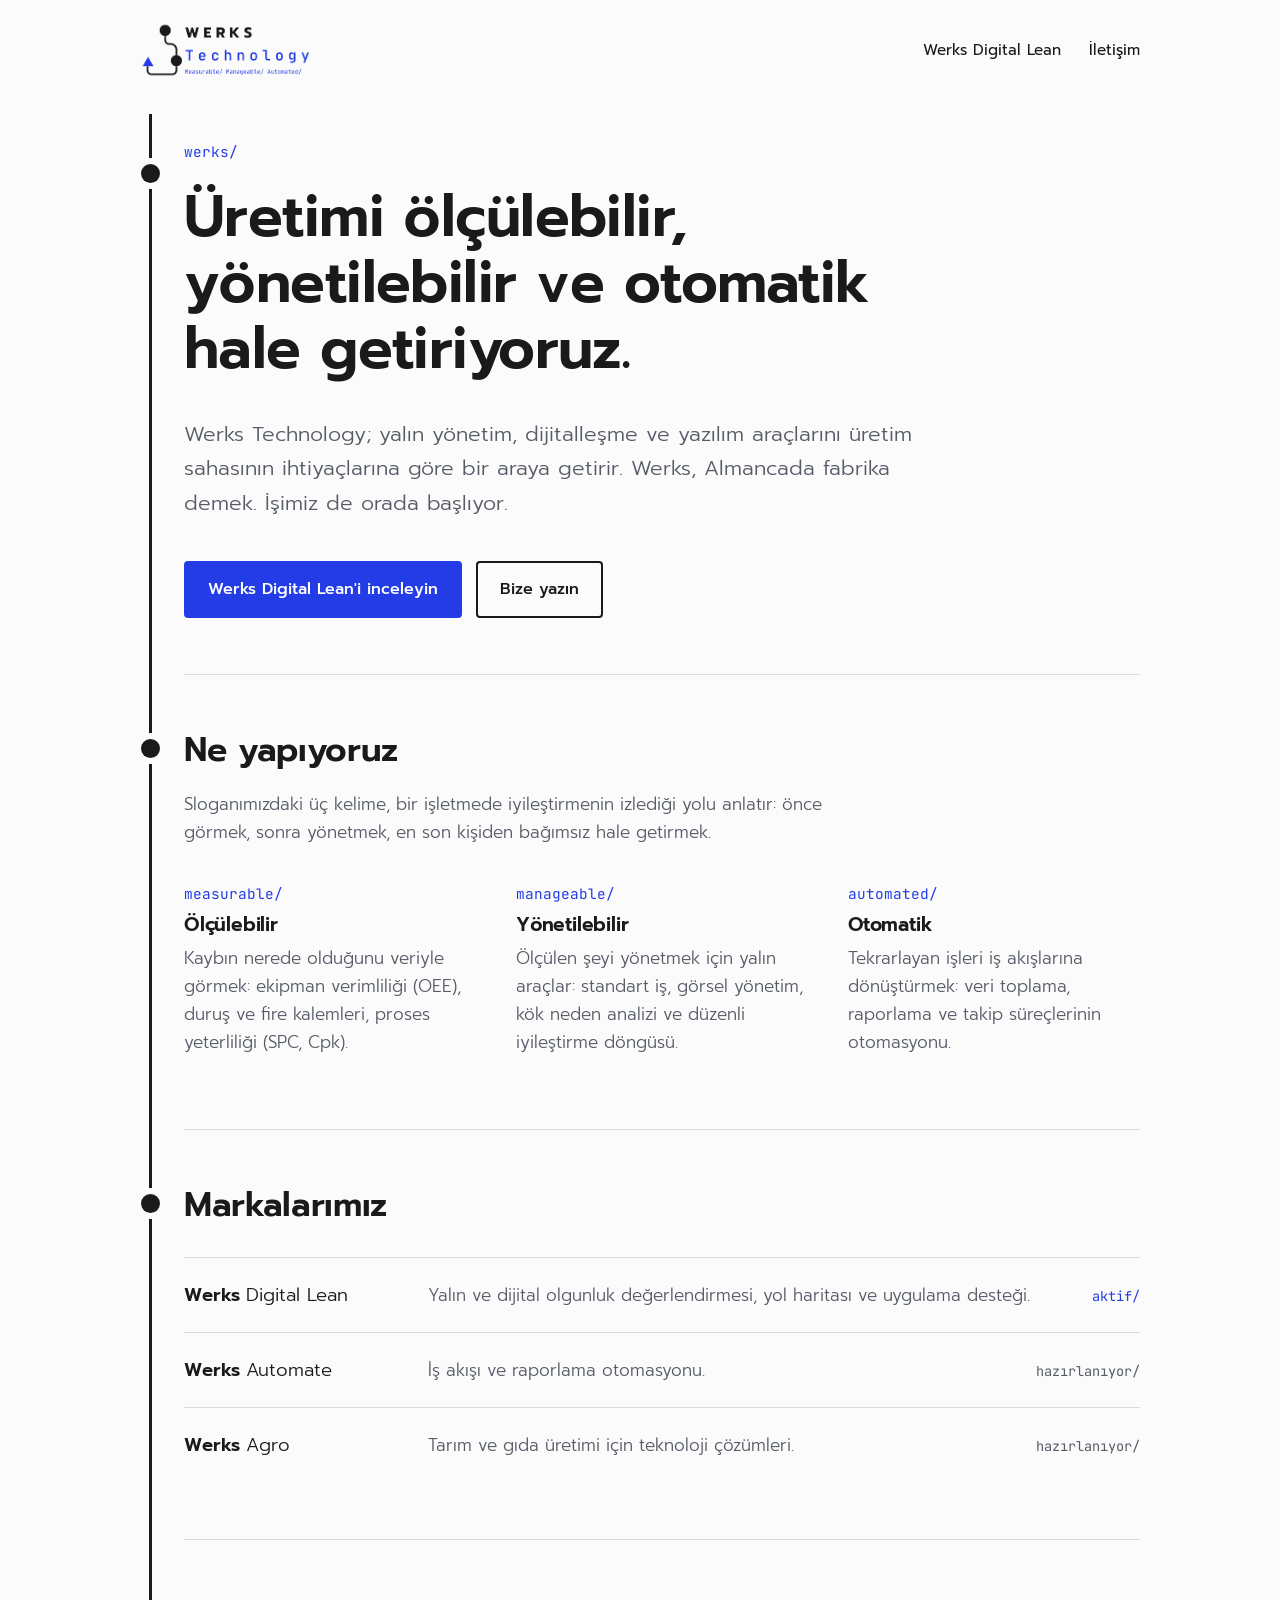
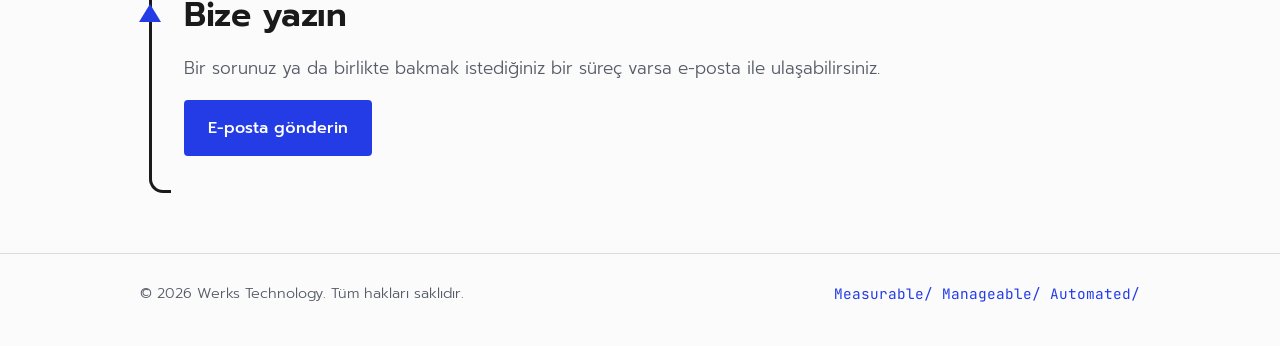
==== index.html @ 23ad2a02 "Ana sayfa ve Werks Digital Lean sayfası ilk sürüm" ====
<!doctype html>
<html lang="tr">
<head>
  <meta charset="utf-8">
  <meta name="viewport" content="width=device-width, initial-scale=1">
  <title>Werks Technology</title>
  <meta name="description" content="Werks Technology; üretim işletmelerinin süreçlerini ölçülebilir, yönetilebilir ve otomatik hale getirmek için yalın yönetim, dijitalleşme ve yazılım araçlarını bir araya getirir.">
  <meta property="og:title" content="Werks Technology">
  <meta property="og:description" content="Measurable/ Manageable/ Automated/">
  <meta property="og:type" content="website">
  <link rel="icon" type="image/png" href="assets/img/favicon.png">
  <link rel="apple-touch-icon" href="assets/img/apple-touch-icon.png">
  <link rel="preload" href="assets/fonts/prompt-latin-600-normal.woff2" as="font" type="font/woff2" crossorigin>
  <link rel="stylesheet" href="assets/css/fonts.css">
  <link rel="stylesheet" href="assets/css/site.css">
</head>
<body>
  <a class="skip" href="#icerik">İçeriğe geç</a>

  <header class="site-header">
    <div class="wrap">
      <a class="brand" href="./" aria-label="Werks Technology ana sayfa">
        <picture>
          <source srcset="assets/img/werks-logo-acik.png" media="(prefers-color-scheme: dark)">
          <img src="assets/img/werks-logo.png" alt="Werks Technology" width="401" height="130">
        </picture>
      </a>
      <nav class="site-nav" aria-label="Ana menü">
        <a href="digital-lean/">Werks Digital Lean</a>
        <a class="nav-extra" href="#iletisim">İletişim</a>
      </nav>
    </div>
  </header>

  <main id="icerik" class="wrap">
    <div class="flow">

      <section class="node hero">
        <p class="path">werks/</p>
        <h1>Üretimi ölçülebilir, yönetilebilir ve otomatik hale getiriyoruz.</h1>
        <p class="lead">Werks Technology; yalın yönetim, dijitalleşme ve yazılım araçlarını üretim sahasının ihtiyaçlarına göre bir araya getirir. Werks, Almancada fabrika demek. İşimiz de orada başlıyor.</p>
        <div class="actions">
          <a class="btn" href="digital-lean/">Werks Digital Lean'i inceleyin</a>
          <a class="btn btn--ghost" href="#iletisim">Bize yazın</a>
        </div>
      </section>

      <section class="node" aria-labelledby="ne-yapiyoruz">
        <h2 id="ne-yapiyoruz">Ne yapıyoruz</h2>
        <p class="muted">Sloganımızdaki üç kelime, bir işletmede iyileştirmenin izlediği yolu anlatır: önce görmek, sonra yönetmek, en son kişiden bağımsız hale getirmek.</p>
        <div class="pillars">
          <div class="pillar">
            <p class="path">measurable/</p>
            <h3>Ölçülebilir</h3>
            <p>Kaybın nerede olduğunu veriyle görmek: ekipman verimliliği (OEE), duruş ve fire kalemleri, proses yeterliliği (SPC, Cpk).</p>
          </div>
          <div class="pillar">
            <p class="path">manageable/</p>
            <h3>Yönetilebilir</h3>
            <p>Ölçülen şeyi yönetmek için yalın araçlar: standart iş, görsel yönetim, kök neden analizi ve düzenli iyileştirme döngüsü.</p>
          </div>
          <div class="pillar">
            <p class="path">automated/</p>
            <h3>Otomatik</h3>
            <p>Tekrarlayan işleri iş akışlarına dönüştürmek: veri toplama, raporlama ve takip süreçlerinin otomasyonu.</p>
          </div>
        </div>
      </section>

      <section class="node" aria-labelledby="markalar">
        <h2 id="markalar">Markalarımız</h2>
        <ul class="brands">
          <li class="is-live">
            <a class="name" href="digital-lean/">Werks <span>Digital Lean</span></a>
            <p>Yalın ve dijital olgunluk değerlendirmesi, yol haritası ve uygulama desteği.</p>
            <span class="status">aktif/</span>
          </li>
          <li>
            <span class="name">Werks <span>Automate</span></span>
            <p>İş akışı ve raporlama otomasyonu.</p>
            <span class="status">hazırlanıyor/</span>
          </li>
          <li>
            <span class="name">Werks <span>Agro</span></span>
            <p>Tarım ve gıda üretimi için teknoloji çözümleri.</p>
            <span class="status">hazırlanıyor/</span>
          </li>
        </ul>
      </section>

      <section class="node node--end" id="iletisim" aria-labelledby="iletisim-baslik">
        <h2 id="iletisim-baslik">Bize yazın</h2>
        <p class="muted">Bir sorunuz ya da birlikte bakmak istediğiniz bir süreç varsa e-posta ile ulaşabilirsiniz.</p>
        <p><a class="btn" data-mail="info" href="#iletisim">E-posta gönderin</a></p>
        <noscript><p class="small">info [at] werkstechnology.com</p></noscript>
      </section>

    </div>
  </main>

  <footer class="site-footer">
    <div class="wrap">
      <span>© 2026 Werks Technology. Tüm hakları saklıdır.</span>
      <span class="slogan">Measurable/ Manageable/ Automated/</span>
    </div>
  </footer>

  <script src="assets/js/site.js" defer></script>
</body>
</html>
---- assets/css/fonts.css ----
/* Yazı tipleri siteyle birlikte barındırılır; ziyaretçi tarayıcısı üçüncü taraf sunucuya istek atmaz.
   Prompt ve JetBrains Mono, SIL Open Font License 1.1 ile lisanslıdır (assets/fonts/OFL-*.txt). */

@font-face {
  font-family: 'Prompt';
  font-style: normal;
  font-display: swap;
  font-weight: 300;
  src: url(../fonts/prompt-latin-ext-300-normal.woff2) format('woff2');
  unicode-range: U+0100-02BA,U+02BD-02C5,U+02C7-02CC,U+02CE-02D7,U+02DD-02FF,U+0304,U+0308,U+0329,U+1D00-1DBF,U+1E00-1E9F,U+1EF2-1EFF,U+2020,U+20A0-20AB,U+20AD-20C0,U+2113,U+2C60-2C7F,U+A720-A7FF;
}

@font-face {
  font-family: 'Prompt';
  font-style: normal;
  font-display: swap;
  font-weight: 300;
  src: url(../fonts/prompt-latin-300-normal.woff2) format('woff2');
  unicode-range: U+0000-00FF,U+0131,U+0152-0153,U+02BB-02BC,U+02C6,U+02DA,U+02DC,U+0304,U+0308,U+0329,U+2000-206F,U+20AC,U+2122,U+2191,U+2193,U+2212,U+2215,U+FEFF,U+FFFD;
}

@font-face {
  font-family: 'Prompt';
  font-style: normal;
  font-display: swap;
  font-weight: 400;
  src: url(../fonts/prompt-latin-ext-400-normal.woff2) format('woff2');
  unicode-range: U+0100-02BA,U+02BD-02C5,U+02C7-02CC,U+02CE-02D7,U+02DD-02FF,U+0304,U+0308,U+0329,U+1D00-1DBF,U+1E00-1E9F,U+1EF2-1EFF,U+2020,U+20A0-20AB,U+20AD-20C0,U+2113,U+2C60-2C7F,U+A720-A7FF;
}

@font-face {
  font-family: 'Prompt';
  font-style: normal;
  font-display: swap;
  font-weight: 400;
  src: url(../fonts/prompt-latin-400-normal.woff2) format('woff2');
  unicode-range: U+0000-00FF,U+0131,U+0152-0153,U+02BB-02BC,U+02C6,U+02DA,U+02DC,U+0304,U+0308,U+0329,U+2000-206F,U+20AC,U+2122,U+2191,U+2193,U+2212,U+2215,U+FEFF,U+FFFD;
}

@font-face {
  font-family: 'Prompt';
  font-style: normal;
  font-display: swap;
  font-weight: 500;
  src: url(../fonts/prompt-latin-ext-500-normal.woff2) format('woff2');
  unicode-range: U+0100-02BA,U+02BD-02C5,U+02C7-02CC,U+02CE-02D7,U+02DD-02FF,U+0304,U+0308,U+0329,U+1D00-1DBF,U+1E00-1E9F,U+1EF2-1EFF,U+2020,U+20A0-20AB,U+20AD-20C0,U+2113,U+2C60-2C7F,U+A720-A7FF;
}

@font-face {
  font-family: 'Prompt';
  font-style: normal;
  font-display: swap;
  font-weight: 500;
  src: url(../fonts/prompt-latin-500-normal.woff2) format('woff2');
  unicode-range: U+0000-00FF,U+0131,U+0152-0153,U+02BB-02BC,U+02C6,U+02DA,U+02DC,U+0304,U+0308,U+0329,U+2000-206F,U+20AC,U+2122,U+2191,U+2193,U+2212,U+2215,U+FEFF,U+FFFD;
}

@font-face {
  font-family: 'Prompt';
  font-style: normal;
  font-display: swap;
  font-weight: 600;
  src: url(../fonts/prompt-latin-ext-600-normal.woff2) format('woff2');
  unicode-range: U+0100-02BA,U+02BD-02C5,U+02C7-02CC,U+02CE-02D7,U+02DD-02FF,U+0304,U+0308,U+0329,U+1D00-1DBF,U+1E00-1E9F,U+1EF2-1EFF,U+2020,U+20A0-20AB,U+20AD-20C0,U+2113,U+2C60-2C7F,U+A720-A7FF;
}

@font-face {
  font-family: 'Prompt';
  font-style: normal;
  font-display: swap;
  font-weight: 600;
  src: url(../fonts/prompt-latin-600-normal.woff2) format('woff2');
  unicode-range: U+0000-00FF,U+0131,U+0152-0153,U+02BB-02BC,U+02C6,U+02DA,U+02DC,U+0304,U+0308,U+0329,U+2000-206F,U+20AC,U+2122,U+2191,U+2193,U+2212,U+2215,U+FEFF,U+FFFD;
}

@font-face {
  font-family: 'JetBrains Mono';
  font-style: normal;
  font-display: swap;
  font-weight: 400;
  src: url(../fonts/jetbrains-mono-latin-ext-400-normal.woff2) format('woff2');
  unicode-range: U+0100-02BA,U+02BD-02C5,U+02C7-02CC,U+02CE-02D7,U+02DD-02FF,U+0304,U+0308,U+0329,U+1D00-1DBF,U+1E00-1E9F,U+1EF2-1EFF,U+2020,U+20A0-20AB,U+20AD-20C0,U+2113,U+2C60-2C7F,U+A720-A7FF;
}

@font-face {
  font-family: 'JetBrains Mono';
  font-style: normal;
  font-display: swap;
  font-weight: 400;
  src: url(../fonts/jetbrains-mono-latin-400-normal.woff2) format('woff2');
  unicode-range: U+0000-00FF,U+0131,U+0152-0153,U+02BB-02BC,U+02C6,U+02DA,U+02DC,U+0304,U+0308,U+0329,U+2000-206F,U+20AC,U+2122,U+2191,U+2193,U+2212,U+2215,U+FEFF,U+FFFD;
}

@font-face {
  font-family: 'JetBrains Mono';
  font-style: normal;
  font-display: swap;
  font-weight: 500;
  src: url(../fonts/jetbrains-mono-latin-ext-500-normal.woff2) format('woff2');
  unicode-range: U+0100-02BA,U+02BD-02C5,U+02C7-02CC,U+02CE-02D7,U+02DD-02FF,U+0304,U+0308,U+0329,U+1D00-1DBF,U+1E00-1E9F,U+1EF2-1EFF,U+2020,U+20A0-20AB,U+20AD-20C0,U+2113,U+2C60-2C7F,U+A720-A7FF;
}

@font-face {
  font-family: 'JetBrains Mono';
  font-style: normal;
  font-display: swap;
  font-weight: 500;
  src: url(../fonts/jetbrains-mono-latin-500-normal.woff2) format('woff2');
  unicode-range: U+0000-00FF,U+0131,U+0152-0153,U+02BB-02BC,U+02C6,U+02DA,U+02DC,U+0304,U+0308,U+0329,U+2000-206F,U+20AC,U+2122,U+2191,U+2193,U+2212,U+2215,U+FEFF,U+FFFD;
}
---- assets/css/site.css ----
/* Werks Technology — ortak stil dosyası
   Renkler ve yazı tipleri kurumsal logo kılavuzundan alınmıştır. */

:root {
  --ink: #1a1a1a;
  --blue: #243ce6;
  --paper: #fbfbfc;
  --surface: #ffffff;
  --muted: #565b66;
  --rule: #d8dbe2;
  --blue-soft: #eceffd;

  --font-sans: "Prompt", system-ui, -apple-system, "Segoe UI", sans-serif;
  --font-mono: "JetBrains Mono", ui-monospace, "Cascadia Code", Consolas, monospace;

  --measure: 64ch;
  --gutter: clamp(16px, 4vw, 40px);
  --spine: 44px;
}

@media (prefers-color-scheme: dark) {
  :root {
    --ink: #eceef3;
    --blue: #6f82ff;
    --paper: #121318;
    --surface: #1a1c23;
    --muted: #a3a8b5;
    --rule: #2e313b;
    --blue-soft: #1d2340;
  }
}

*,
*::before,
*::after { box-sizing: border-box; }

html { -webkit-text-size-adjust: 100%; }

body {
  margin: 0;
  background: var(--paper);
  color: var(--ink);
  font-family: var(--font-sans);
  font-weight: 300;
  font-size: 1.0625rem;
  line-height: 1.65;
}

img { max-width: 100%; height: auto; display: block; }

a { color: var(--blue); text-underline-offset: 3px; }
a:hover { text-decoration-thickness: 2px; }

:focus-visible {
  outline: 2px solid var(--blue);
  outline-offset: 3px;
  border-radius: 2px;
}

.skip {
  position: absolute;
  left: -9999px;
}
.skip:focus {
  left: var(--gutter);
  top: 12px;
  background: var(--surface);
  padding: 8px 12px;
  z-index: 10;
}

.wrap {
  max-width: 1080px;
  margin: 0 auto;
  padding: 0 var(--gutter);
}

/* Üst bar */

.site-header .wrap {
  display: flex;
  align-items: center;
  justify-content: space-between;
  gap: 24px;
  padding-top: 22px;
  padding-bottom: 22px;
}

.brand img { width: 172px; }

.site-nav {
  display: flex;
  gap: 28px;
  font-size: 0.95rem;
  font-weight: 400;
}
.site-nav a { color: var(--ink); text-decoration: none; }
.site-nav a:hover,
.site-nav a[aria-current="page"] { color: var(--blue); }

/* Akış omurgası: logodaki bağlantı çizgisi sayfa boyunca devam eder.
   Her bölüm bir ara nokta, son bölüm mavi bitiş noktası. */

.flow {
  position: relative;
  padding-left: var(--spine);
  margin: 0;
}
.flow::before {
  content: "";
  position: absolute;
  left: 9px;
  top: 14px;
  bottom: 36px;
  width: 22px;
  border-left: 3px solid var(--ink);
  border-bottom: 3px solid var(--ink);
  border-bottom-left-radius: 14px;
}

.node {
  position: relative;
  padding: 56px 0;
}
.node::before {
  content: "";
  position: absolute;
  left: calc(var(--spine) * -1 + 1px);
  top: 64px;
  width: 19px;
  height: 19px;
  border-radius: 50%;
  background: var(--ink);
  box-shadow: 0 0 0 6px var(--paper);
}
.node + .node { border-top: 1px solid var(--rule); }

.node--end::before {
  width: 0;
  height: 0;
  border-radius: 0;
  background: none;
  box-shadow: none;
  border-left: 11px solid transparent;
  border-right: 11px solid transparent;
  border-bottom: 18px solid var(--blue);
  left: calc(var(--spine) * -1 - 1px);
}

/* Tipografi */

h1, h2, h3 {
  font-weight: 600;
  line-height: 1.15;
  margin: 0 0 0.6em;
  letter-spacing: -0.01em;
}
h1 { font-size: clamp(2.1rem, 5.2vw, 3.6rem); max-width: 18ch; }
h2 { font-size: clamp(1.5rem, 3vw, 2.1rem); max-width: 26ch; }
h3 { font-size: 1.2rem; margin-bottom: 0.4em; }

p { margin: 0 0 1em; max-width: var(--measure); }

.lead {
  font-size: clamp(1.1rem, 2vw, 1.3rem);
  color: var(--muted);
  max-width: 54ch;
}

.path {
  font-family: var(--font-mono);
  font-size: 0.9rem;
  color: var(--blue);
  margin: 0 0 1.4em;
}

.muted { color: var(--muted); }
.after-actions { margin-top: 1.4em; }
.small { font-size: 0.9rem; }

/* Hero */

.hero { padding-top: 40px; }
.hero .lead { margin-bottom: 2em; }

/* Logo sloganındaki üç kelime: ölçülebilir / yönetilebilir / otomatik */

.pillars {
  display: grid;
  grid-template-columns: repeat(3, minmax(0, 1fr));
  gap: 40px;
  margin-top: 36px;
}
.pillar .path { margin-bottom: 0.6em; }
.pillar p:not(.path) { color: var(--muted); }

/* Markalar */

.brands {
  list-style: none;
  margin: 32px 0 0;
  padding: 0;
  border-top: 1px solid var(--rule);
}
.brands li {
  display: grid;
  grid-template-columns: 220px 1fr auto;
  gap: 24px;
  align-items: baseline;
  padding: 22px 0;
  border-bottom: 1px solid var(--rule);
}
.brands li:last-child { border-bottom: 0; }
.brands .name { font-weight: 600; font-size: 1.15rem; color: var(--ink); text-decoration: none; }
a.name:hover { color: var(--blue); }
.brands .name span { font-weight: 300; }
.brands p { margin: 0; color: var(--muted); }
.brands .status { font-family: var(--font-mono); font-size: 0.85rem; color: var(--muted); white-space: nowrap; }
.brands li.is-live .status { color: var(--blue); }

/* Butonlar */

.actions { display: flex; flex-wrap: wrap; gap: 14px; }

.btn {
  display: inline-block;
  padding: 13px 22px;
  border-radius: 4px;
  font-family: var(--font-sans);
  font-weight: 500;
  font-size: 1rem;
  text-decoration: none;
  border: 2px solid var(--blue);
  background: var(--blue);
  color: #ffffff;
}
.btn:hover { background: var(--ink); border-color: var(--ink); color: var(--paper); text-decoration: none; }
.btn--ghost { background: transparent; color: var(--ink); border-color: var(--ink); }
.btn--ghost:hover { background: var(--ink); color: var(--paper); }

/* Testler */

.tests {
  display: grid;
  grid-template-columns: repeat(2, minmax(0, 1fr));
  gap: 0;
  margin-top: 32px;
  border: 1px solid var(--rule);
  background: var(--surface);
}
.test { padding: 32px; }
.test + .test { border-left: 1px solid var(--rule); }
.test .meta { font-family: var(--font-mono); font-size: 0.85rem; color: var(--muted); margin-bottom: 1.2em; }
.test ul { margin: 0 0 1.6em; padding-left: 1.1em; color: var(--muted); }
.test li { margin-bottom: 0.3em; }

/* Süreç adımları (gerçek bir sıra olduğu için numaralı) */

.steps {
  list-style: none;
  counter-reset: step;
  margin: 32px 0 0;
  padding: 0;
  display: grid;
  gap: 28px;
}
.steps li {
  counter-increment: step;
  display: grid;
  grid-template-columns: 48px 1fr;
  gap: 16px;
}
.steps li::before {
  content: counter(step);
  font-family: var(--font-mono);
  font-weight: 500;
  color: var(--blue);
  font-size: 1.4rem;
  line-height: 1.3;
}
.steps h3 { margin-bottom: 0.25em; }
.steps p { margin: 0; color: var(--muted); }

/* Odak alanları */

.focus {
  display: grid;
  grid-template-columns: repeat(2, minmax(0, 1fr));
  gap: 40px;
  margin-top: 28px;
}
.focus ul { margin: 0; padding-left: 1.1em; color: var(--muted); }
.focus li { margin-bottom: 0.4em; }

.note {
  margin-top: 28px;
  padding: 16px 20px;
  background: var(--blue-soft);
  border-left: 3px solid var(--blue);
  font-size: 0.95rem;
}
.note p { margin: 0; }

/* Alt bilgi */

.site-footer {
  border-top: 1px solid var(--rule);
  margin-top: 24px;
}
.site-footer .wrap {
  display: flex;
  flex-wrap: wrap;
  justify-content: space-between;
  gap: 16px;
  padding-top: 28px;
  padding-bottom: 40px;
  font-size: 0.9rem;
  color: var(--muted);
}
.site-footer .slogan { font-family: var(--font-mono); color: var(--blue); }

/* Açılışta omurga çizgisi yukarıdan aşağı çizilir; sayfadaki tek animasyon */

@media (prefers-reduced-motion: no-preference) {
  .flow::before {
    transform-origin: top;
    animation: draw 900ms cubic-bezier(.2,.7,.2,1) both;
  }
  @keyframes draw {
    from { transform: scaleY(0); }
    to { transform: scaleY(1); }
  }
}

/* Mobil */

@media (max-width: 760px) {
  :root { --spine: 30px; }
  .flow::before { left: 5px; width: 14px; border-width: 2px; }
  .node { padding: 40px 0; }
  .node::before { width: 14px; height: 14px; top: 47px; left: calc(var(--spine) * -1); }
  .node--end::before { border-left-width: 9px; border-right-width: 9px; border-bottom-width: 15px; width: 0; height: 0; left: calc(var(--spine) * -1 - 2px); }
  .brand img { width: 140px; }
  .site-nav { gap: 18px; font-size: 0.9rem; }
  .pillars, .focus { grid-template-columns: 1fr; gap: 28px; }
  .tests { grid-template-columns: 1fr; }
  .test { padding: 24px; }
  .test + .test { border-left: 0; border-top: 1px solid var(--rule); }
  .brands li { grid-template-columns: 1fr; gap: 6px; }
}

@media (max-width: 420px) {
  .site-nav .nav-extra { display: none; }
}
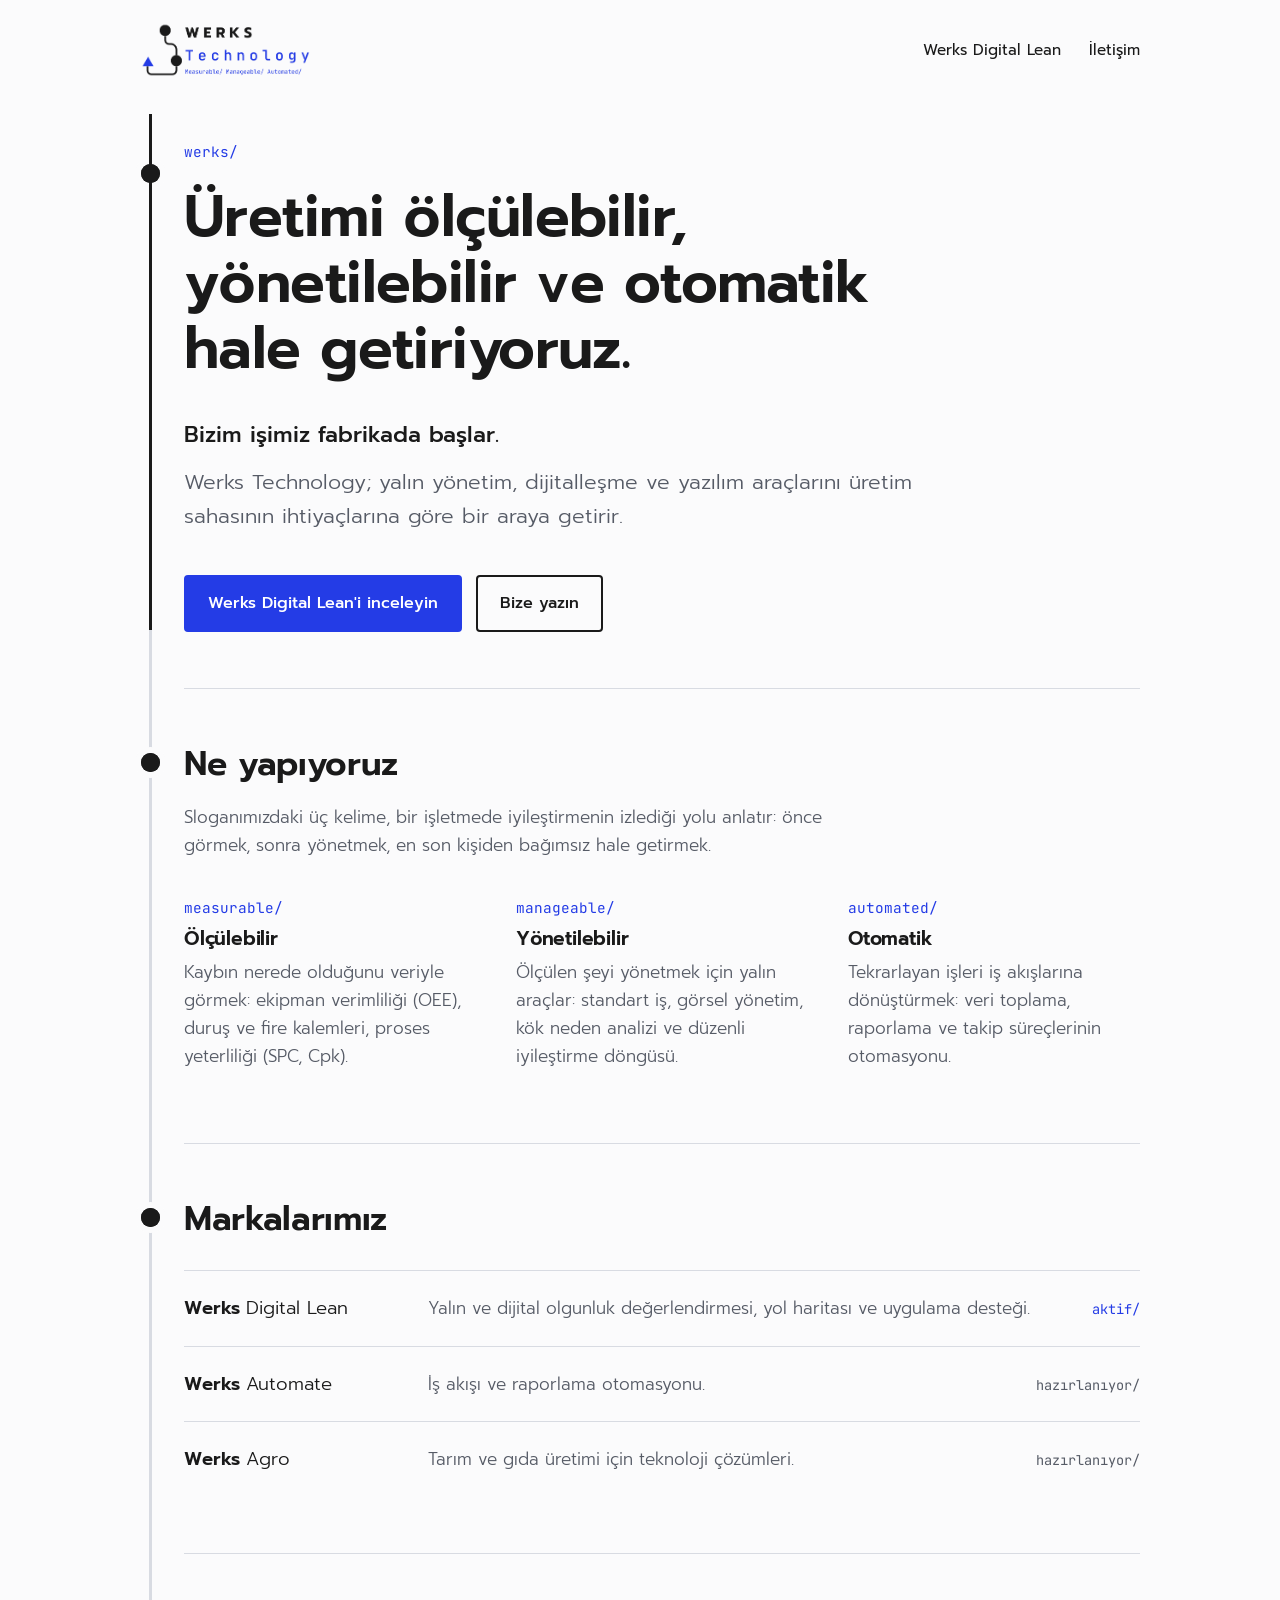
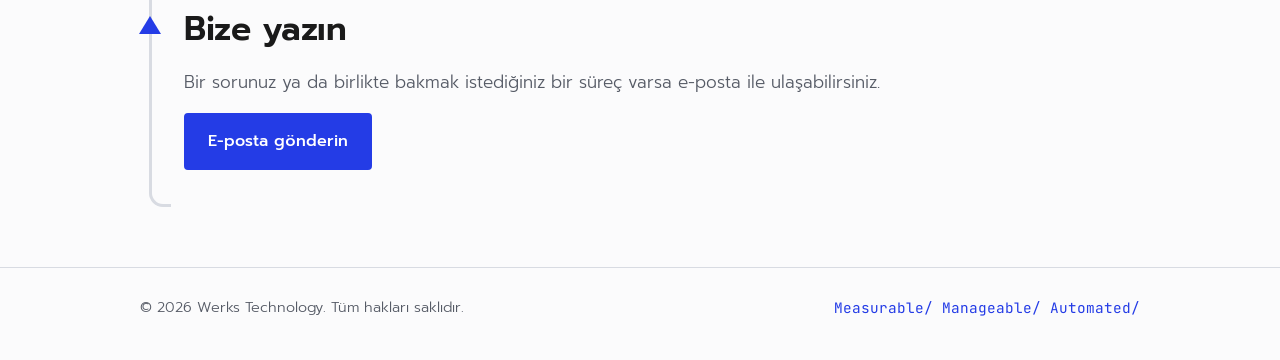
==== commit 2867ce9f: "Kaydırma efekti, slogan satırı ve Digital Lean metin düzeltmeleri" ====
--- a/index.html
+++ b/index.html
@@ -38,7 +38,8 @@
       <section class="node hero">
         <p class="path">werks/</p>
         <h1>Üretimi ölçülebilir, yönetilebilir ve otomatik hale getiriyoruz.</h1>
-        <p class="lead">Werks Technology; yalın yönetim, dijitalleşme ve yazılım araçlarını üretim sahasının ihtiyaçlarına göre bir araya getirir. Werks, Almancada fabrika demek. İşimiz de orada başlıyor.</p>
+        <p class="motto">Bizim işimiz fabrikada başlar.</p>
+        <p class="lead">Werks Technology; yalın yönetim, dijitalleşme ve yazılım araçlarını üretim sahasının ihtiyaçlarına göre bir araya getirir.</p>
         <div class="actions">
           <a class="btn" href="digital-lean/">Werks Digital Lean'i inceleyin</a>
           <a class="btn btn--ghost" href="#iletisim">Bize yazın</a>
--- a/assets/css/site.css
+++ b/assets/css/site.css
@@ -160,6 +160,12 @@
 h3 { font-size: 1.2rem; margin-bottom: 0.4em; }
 
 p { margin: 0 0 1em; max-width: var(--measure); }
+
+.motto {
+  font-weight: 500;
+  font-size: clamp(1.15rem, 2.2vw, 1.4rem);
+  margin-bottom: 0.5em;
+}
 
 .lead {
   font-size: clamp(1.1rem, 2vw, 1.3rem);
@@ -319,24 +325,56 @@
 }
 .site-footer .slogan { font-family: var(--font-mono); color: var(--blue); }
 
-/* Açılışta omurga çizgisi yukarıdan aşağı çizilir; sayfadaki tek animasyon */
-
-@media (prefers-reduced-motion: no-preference) {
-  .flow::before {
-    transform-origin: top;
-    animation: draw 900ms cubic-bezier(.2,.7,.2,1) both;
-  }
-  @keyframes draw {
-    from { transform: scaleY(0); }
-    to { transform: scaleY(1); }
-  }
-}
+/* Kaydırma efekti (site.js "fx" sınıfını ekler; JS yoksa ya da hareket
+   azaltılmışsa sayfa olduğu gibi, her şey açık görünür).
+   Sayfa aşağı indikçe çizgi dolar, ulaşılan bölümün noktası dolar ve
+   bölüm içeriği yerine oturur. Son bölümde mavi bitiş noktası yanar. */
+
+.fx .flow::before { border-color: var(--rule); transition: border-color 400ms ease; }
+.fx .flow.is-done::before { border-color: var(--ink); }
+
+.flow-progress {
+  position: absolute;
+  left: 9px;
+  top: 14px;
+  width: 3px;
+  height: 0;
+  background: var(--ink);
+  pointer-events: none;
+}
+
+.fx .node::before {
+  background: var(--paper);
+  box-shadow: inset 0 0 0 3px var(--ink), 0 0 0 6px var(--paper);
+  transition: background 300ms ease, transform 300ms ease;
+}
+.fx .node.is-active::before { background: var(--ink); }
+
+.fx .node--end::before {
+  background: none;
+  box-shadow: none;
+  border-bottom-color: var(--rule);
+  transition: border-bottom-color 400ms ease, transform 400ms ease;
+}
+.fx .node--end.is-active::before { border-bottom-color: var(--blue); transform: translateY(-2px); }
+
+.fx .node > * {
+  opacity: 0;
+  transform: translateY(18px);
+  transition: opacity 550ms ease, transform 550ms cubic-bezier(.2,.7,.2,1);
+}
+.fx .node.is-active > * { opacity: 1; transform: none; }
+.fx .node.is-active > *:nth-child(2) { transition-delay: 60ms; }
+.fx .node.is-active > *:nth-child(3) { transition-delay: 120ms; }
+.fx .node.is-active > *:nth-child(n+4) { transition-delay: 180ms; }
 
 /* Mobil */
 
 @media (max-width: 760px) {
   :root { --spine: 30px; }
   .flow::before { left: 5px; width: 14px; border-width: 2px; }
+  .flow-progress { left: 5px; width: 2px; }
+  .fx .node::before { box-shadow: inset 0 0 0 2px var(--ink), 0 0 0 5px var(--paper); }
   .node { padding: 40px 0; }
   .node::before { width: 14px; height: 14px; top: 47px; left: calc(var(--spine) * -1); }
   .node--end::before { border-left-width: 9px; border-right-width: 9px; border-bottom-width: 15px; width: 0; height: 0; left: calc(var(--spine) * -1 - 2px); }
@@ -352,3 +390,10 @@
 @media (max-width: 420px) {
   .site-nav .nav-extra { display: none; }
 }
+
+/* Bitiş noktası nokta değil üçgen; genel nokta stilleri ona uygulanmasın */
+.fx .node--end::before,
+.fx .node--end.is-active::before {
+  background: none;
+  box-shadow: none;
+}
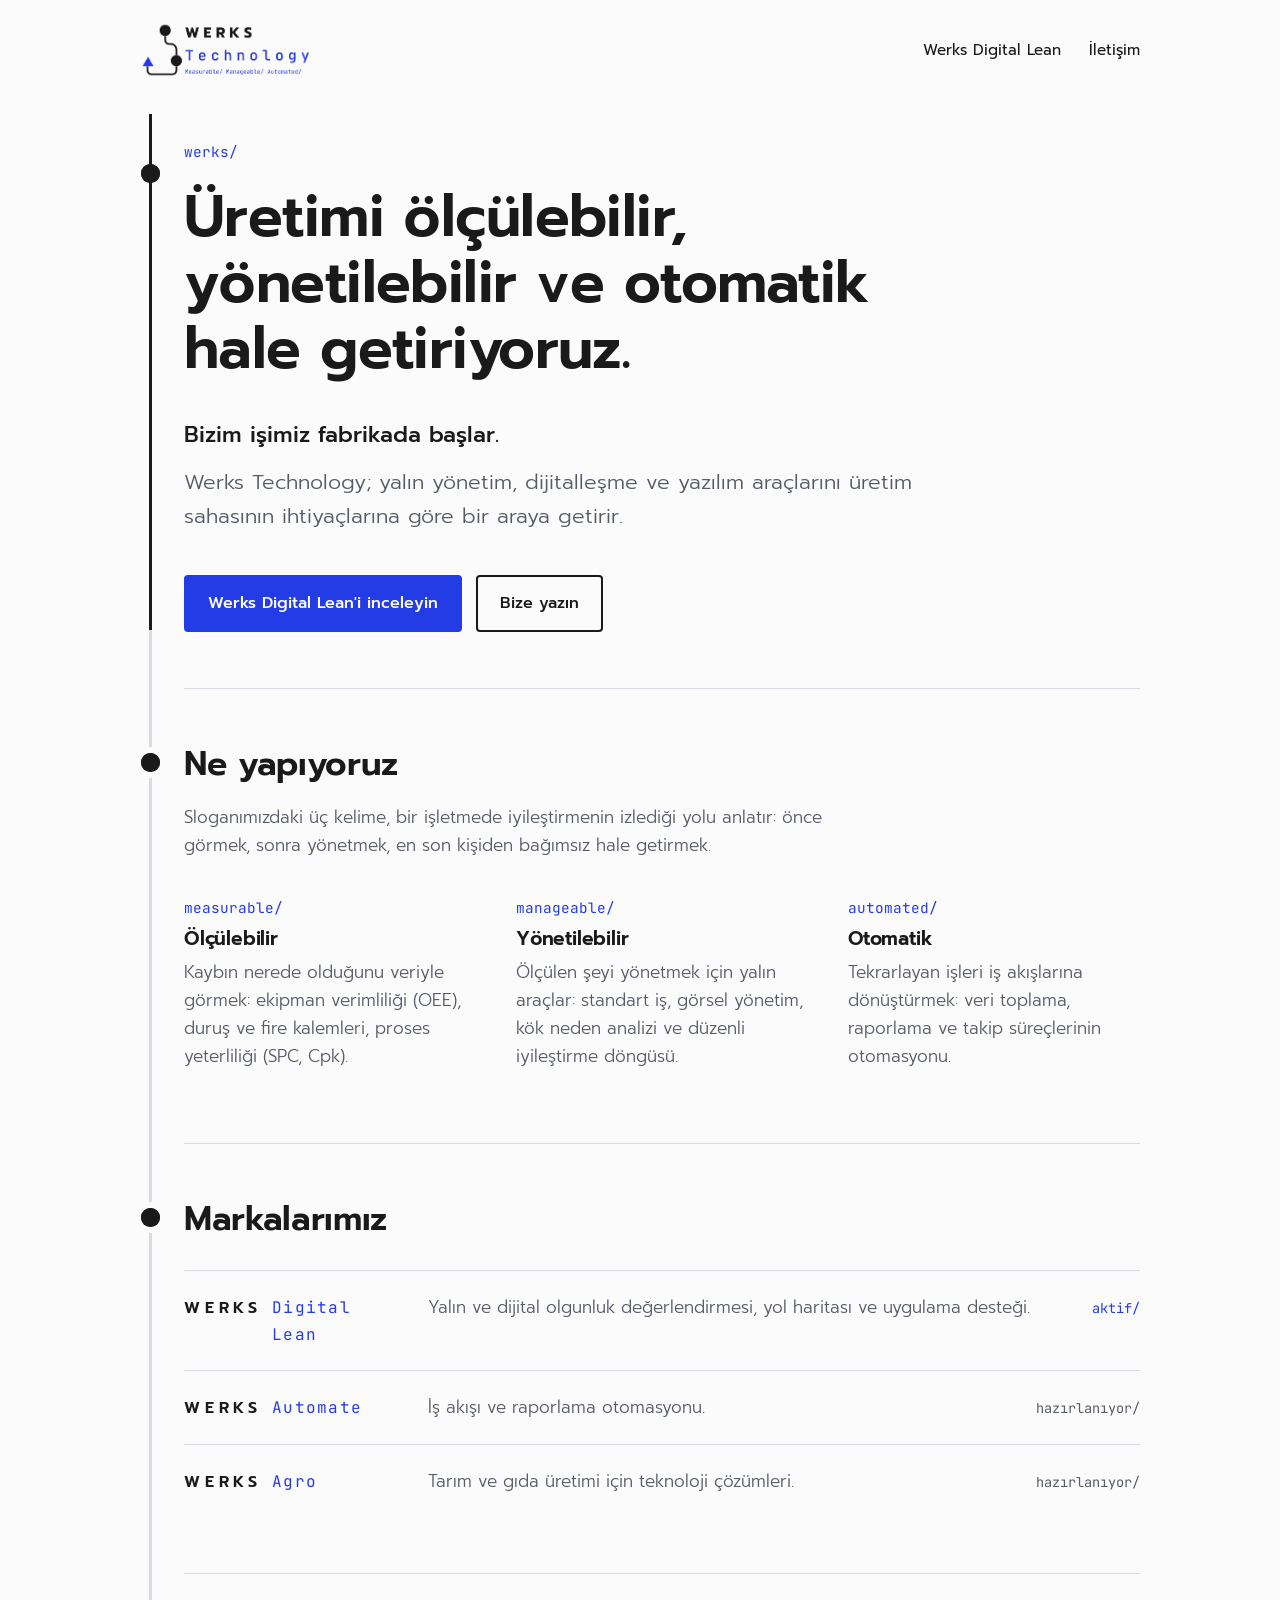
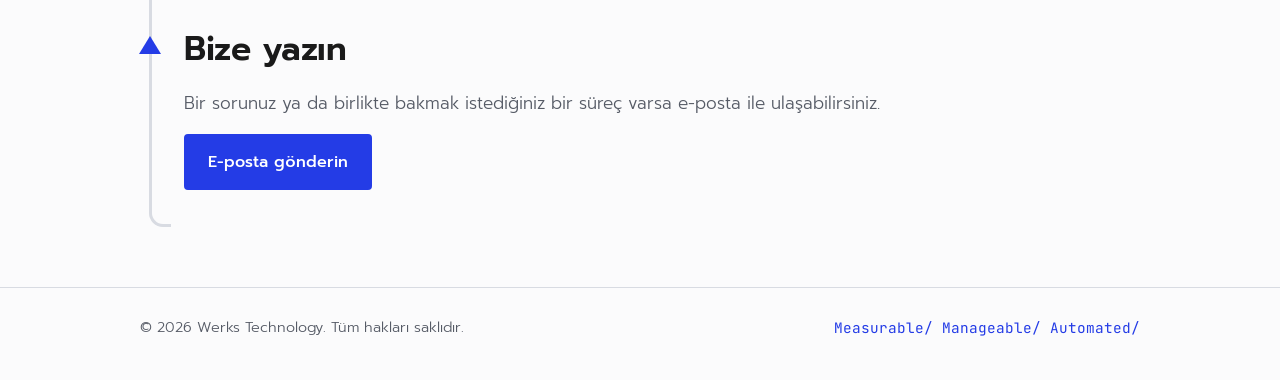
==== commit d689cb09: "Marka adları logodaki yazımla, yol haritası metni" ====
--- a/index.html
+++ b/index.html
@@ -72,17 +72,17 @@
         <h2 id="markalar">Markalarımız</h2>
         <ul class="brands">
           <li class="is-live">
-            <a class="name" href="digital-lean/">Werks <span>Digital Lean</span></a>
+            <a class="name" href="digital-lean/"><b>WERKS</b> <span>Digital Lean</span></a>
             <p>Yalın ve dijital olgunluk değerlendirmesi, yol haritası ve uygulama desteği.</p>
             <span class="status">aktif/</span>
           </li>
           <li>
-            <span class="name">Werks <span>Automate</span></span>
+            <span class="name"><b>WERKS</b> <span>Automate</span></span>
             <p>İş akışı ve raporlama otomasyonu.</p>
             <span class="status">hazırlanıyor/</span>
           </li>
           <li>
-            <span class="name">Werks <span>Agro</span></span>
+            <span class="name"><b>WERKS</b> <span>Agro</span></span>
             <p>Tarım ve gıda üretimi için teknoloji çözümleri.</p>
             <span class="status">hazırlanıyor/</span>
           </li>
--- a/assets/css/site.css
+++ b/assets/css/site.css
@@ -217,9 +217,11 @@
   border-bottom: 1px solid var(--rule);
 }
 .brands li:last-child { border-bottom: 0; }
-.brands .name { font-weight: 600; font-size: 1.15rem; color: var(--ink); text-decoration: none; }
-a.name:hover { color: var(--blue); }
-.brands .name span { font-weight: 300; }
+.brands .name { display: flex; align-items: baseline; gap: 10px; color: var(--ink); text-decoration: none; }
+/* Logodaki yazım: WERKS kalın ve açık aralıklı, alt marka mavi ve monospace */
+.brands .name b { font-weight: 600; font-size: 1rem; letter-spacing: 0.3em; }
+.brands .name span { font-family: var(--font-mono); font-weight: 400; font-size: 1rem; color: var(--blue); letter-spacing: 0.08em; }
+a.name:hover span { text-decoration: underline; text-underline-offset: 4px; }
 .brands p { margin: 0; color: var(--muted); }
 .brands .status { font-family: var(--font-mono); font-size: 0.85rem; color: var(--muted); white-space: nowrap; }
 .brands li.is-live .status { color: var(--blue); }
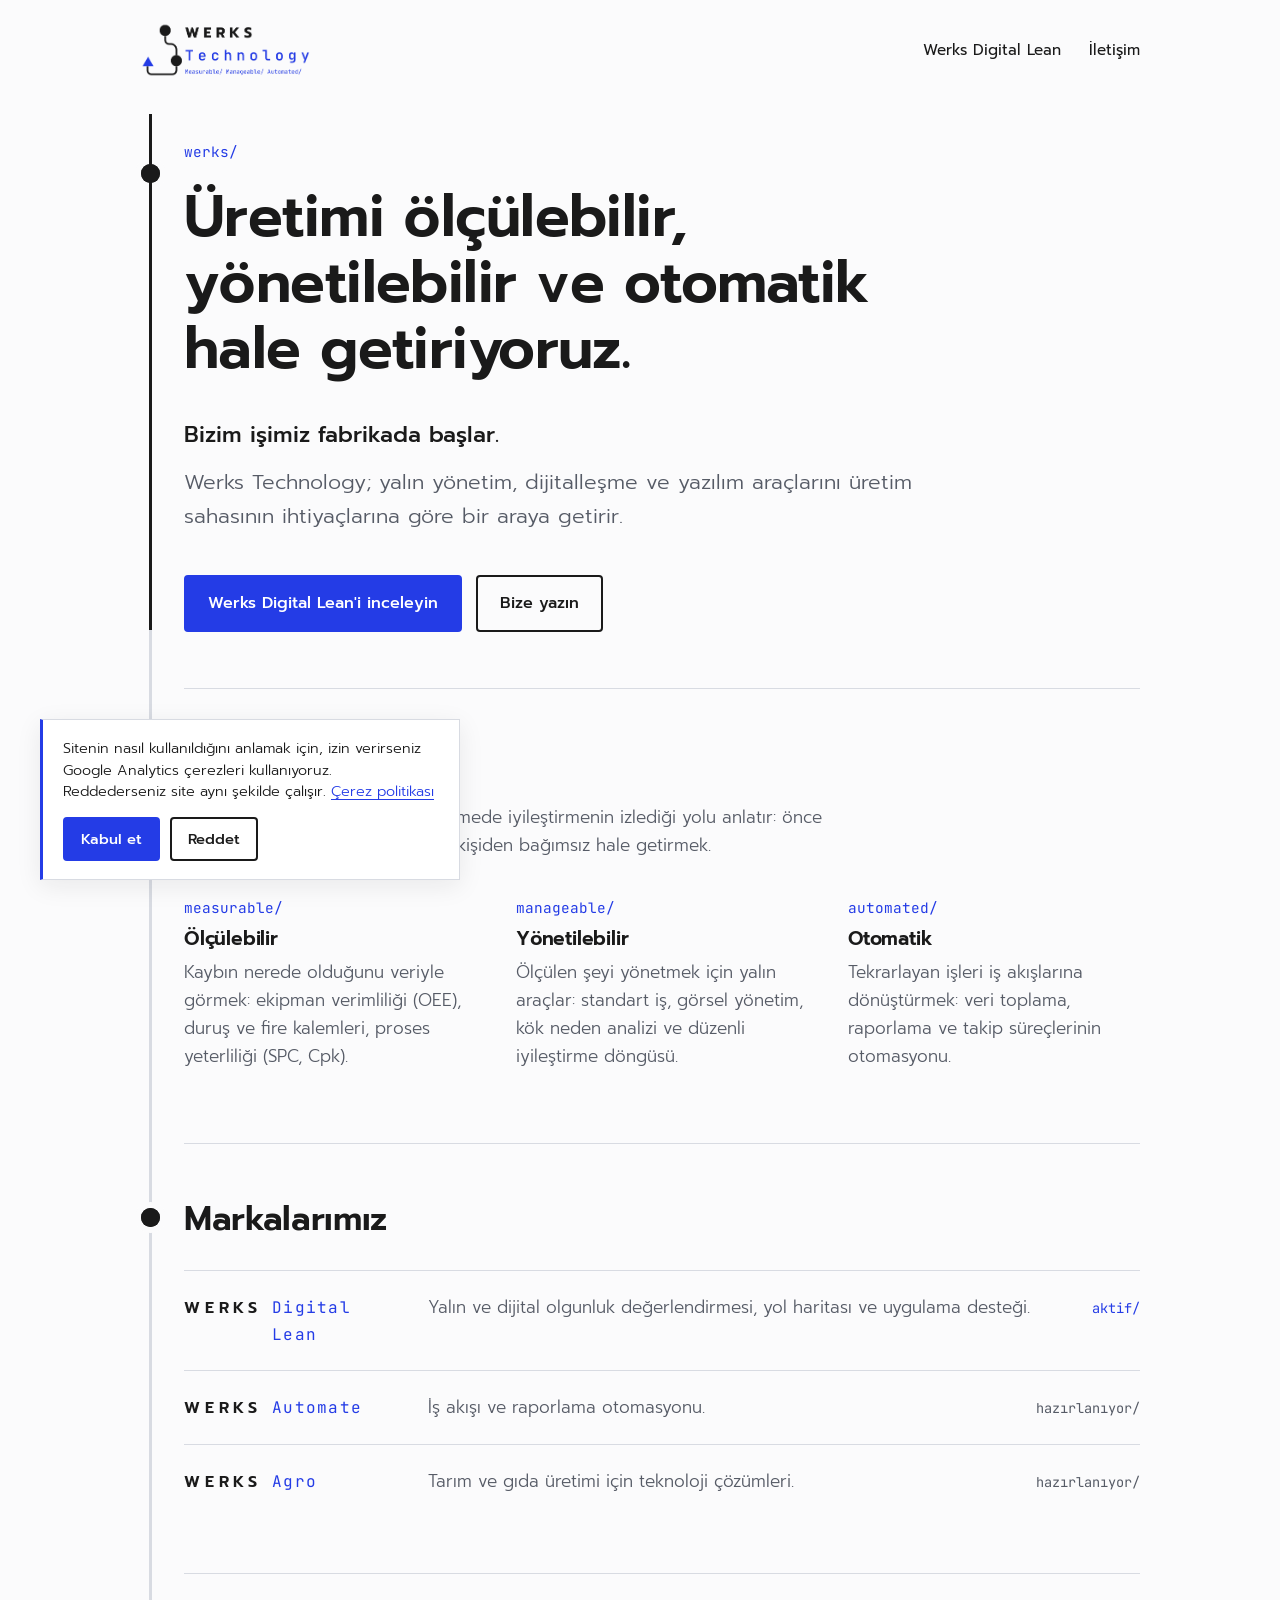
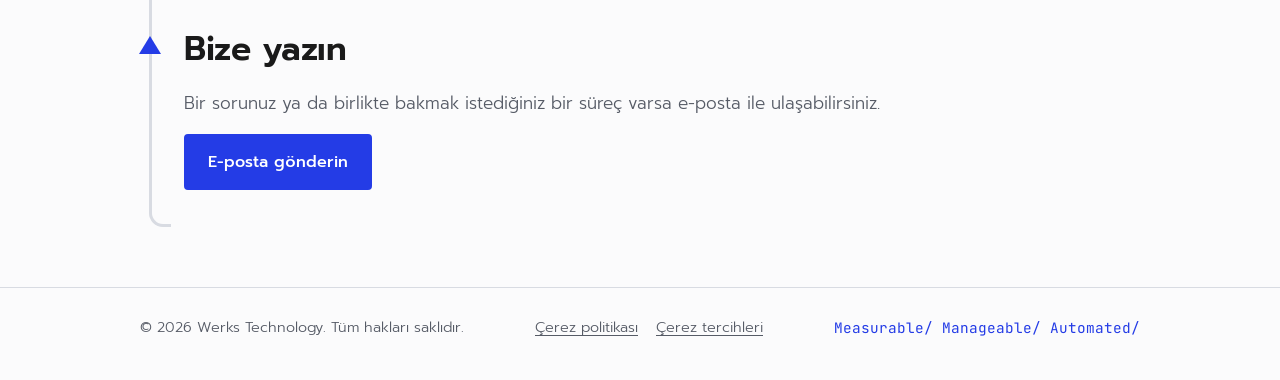
==== commit cda7c074: "Çerez izni bandı ve çerez politikası sayfası" ====
--- a/index.html
+++ b/index.html
@@ -1,10 +1,12 @@
 <!doctype html>
-<html lang="tr">
+<html lang="tr" data-root="">
 <head>
   <meta charset="utf-8">
   <meta name="viewport" content="width=device-width, initial-scale=1">
   <title>Werks Technology</title>
   <meta name="description" content="Werks Technology; üretim işletmelerinin süreçlerini ölçülebilir, yönetilebilir ve otomatik hale getirmek için yalın yönetim, dijitalleşme ve yazılım araçlarını bir araya getirir.">
+  <link rel="canonical" href="https://werkstechnology.com/">
+  <meta property="og:url" content="https://werkstechnology.com/">
   <meta property="og:title" content="Werks Technology">
   <meta property="og:description" content="Measurable/ Manageable/ Automated/">
   <meta property="og:type" content="website">
@@ -102,10 +104,12 @@
   <footer class="site-footer">
     <div class="wrap">
       <span>© 2026 Werks Technology. Tüm hakları saklıdır.</span>
+      <span class="footer-links"><a href="cerez-politikasi/">Çerez politikası</a><button type="button" data-consent-open>Çerez tercihleri</button></span>
       <span class="slogan">Measurable/ Manageable/ Automated/</span>
     </div>
   </footer>
 
   <script src="assets/js/site.js" defer></script>
+  <script src="assets/js/consent.js" defer></script>
 </body>
 </html>
--- a/assets/css/site.css
+++ b/assets/css/site.css
@@ -399,3 +399,49 @@
   background: none;
   box-shadow: none;
 }
+
+/* Çerez izni */
+
+.consent {
+  position: fixed;
+  left: var(--gutter);
+  bottom: 20px;
+  z-index: 20;
+  max-width: 420px;
+  padding: 18px 20px;
+  background: var(--surface);
+  border: 1px solid var(--rule);
+  border-left: 3px solid var(--blue);
+  box-shadow: 0 6px 24px rgba(26, 26, 26, 0.08);
+  font-size: 0.9rem;
+  line-height: 1.5;
+}
+.consent[hidden] { display: none; }
+.consent p { margin: 0 0 14px; }
+.consent-actions { display: flex; gap: 10px; }
+.consent .btn { padding: 9px 16px; font-size: 0.92rem; }
+
+.footer-links { display: flex; gap: 18px; }
+.footer-links a,
+.footer-links button {
+  color: var(--muted);
+  font: inherit;
+  background: none;
+  border: 0;
+  padding: 0;
+  cursor: pointer;
+  text-decoration: underline;
+  text-underline-offset: 3px;
+}
+
+/* Metin sayfası (çerez politikası) */
+.doc { padding: 40px 0 64px; }
+.doc h2 { font-size: 1.25rem; margin-top: 1.6em; }
+.doc ul { padding-left: 1.2em; max-width: var(--measure); }
+.doc table { border-collapse: collapse; margin: 1em 0; font-size: 0.92rem; }
+.doc th, .doc td { border: 1px solid var(--rule); padding: 8px 10px; text-align: left; vertical-align: top; }
+
+@media (max-width: 760px) {
+  .consent { left: 12px; right: 12px; bottom: 12px; max-width: none; }
+  .footer-links { flex-wrap: wrap; }
+}
